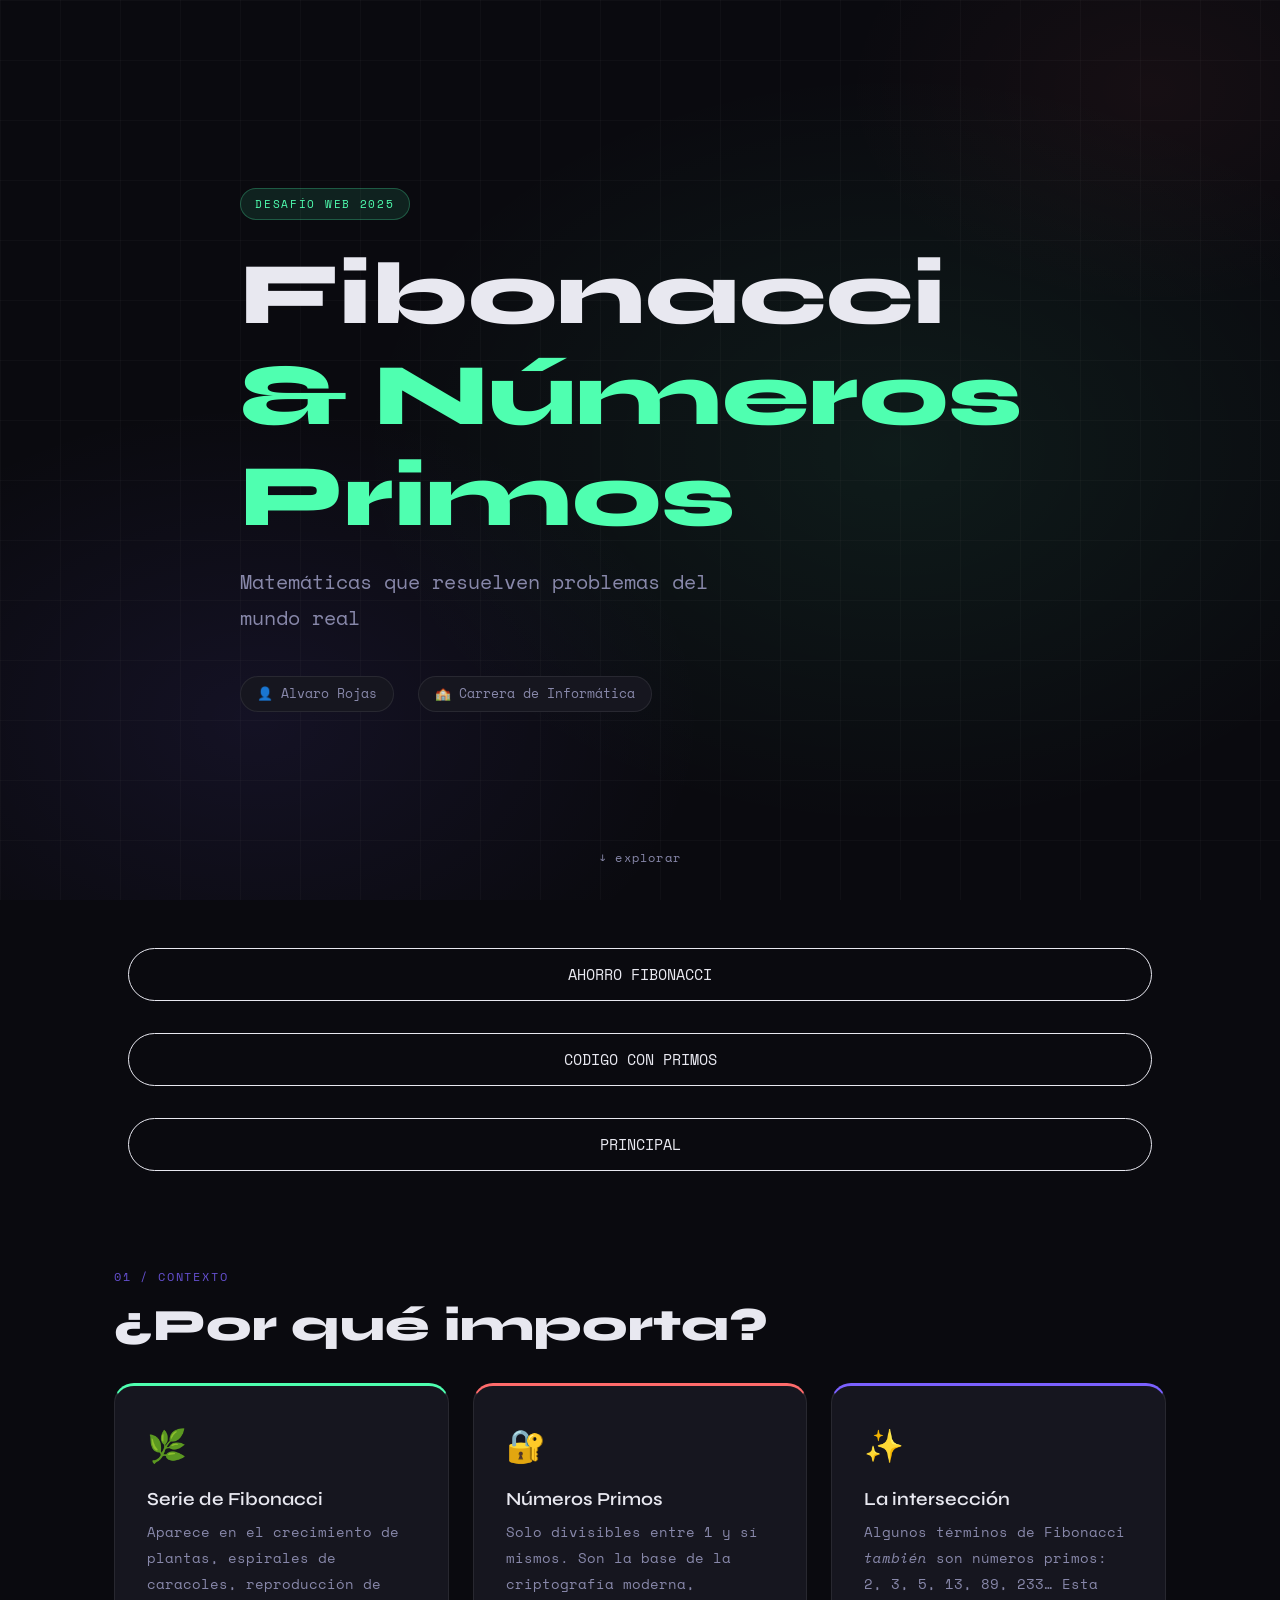
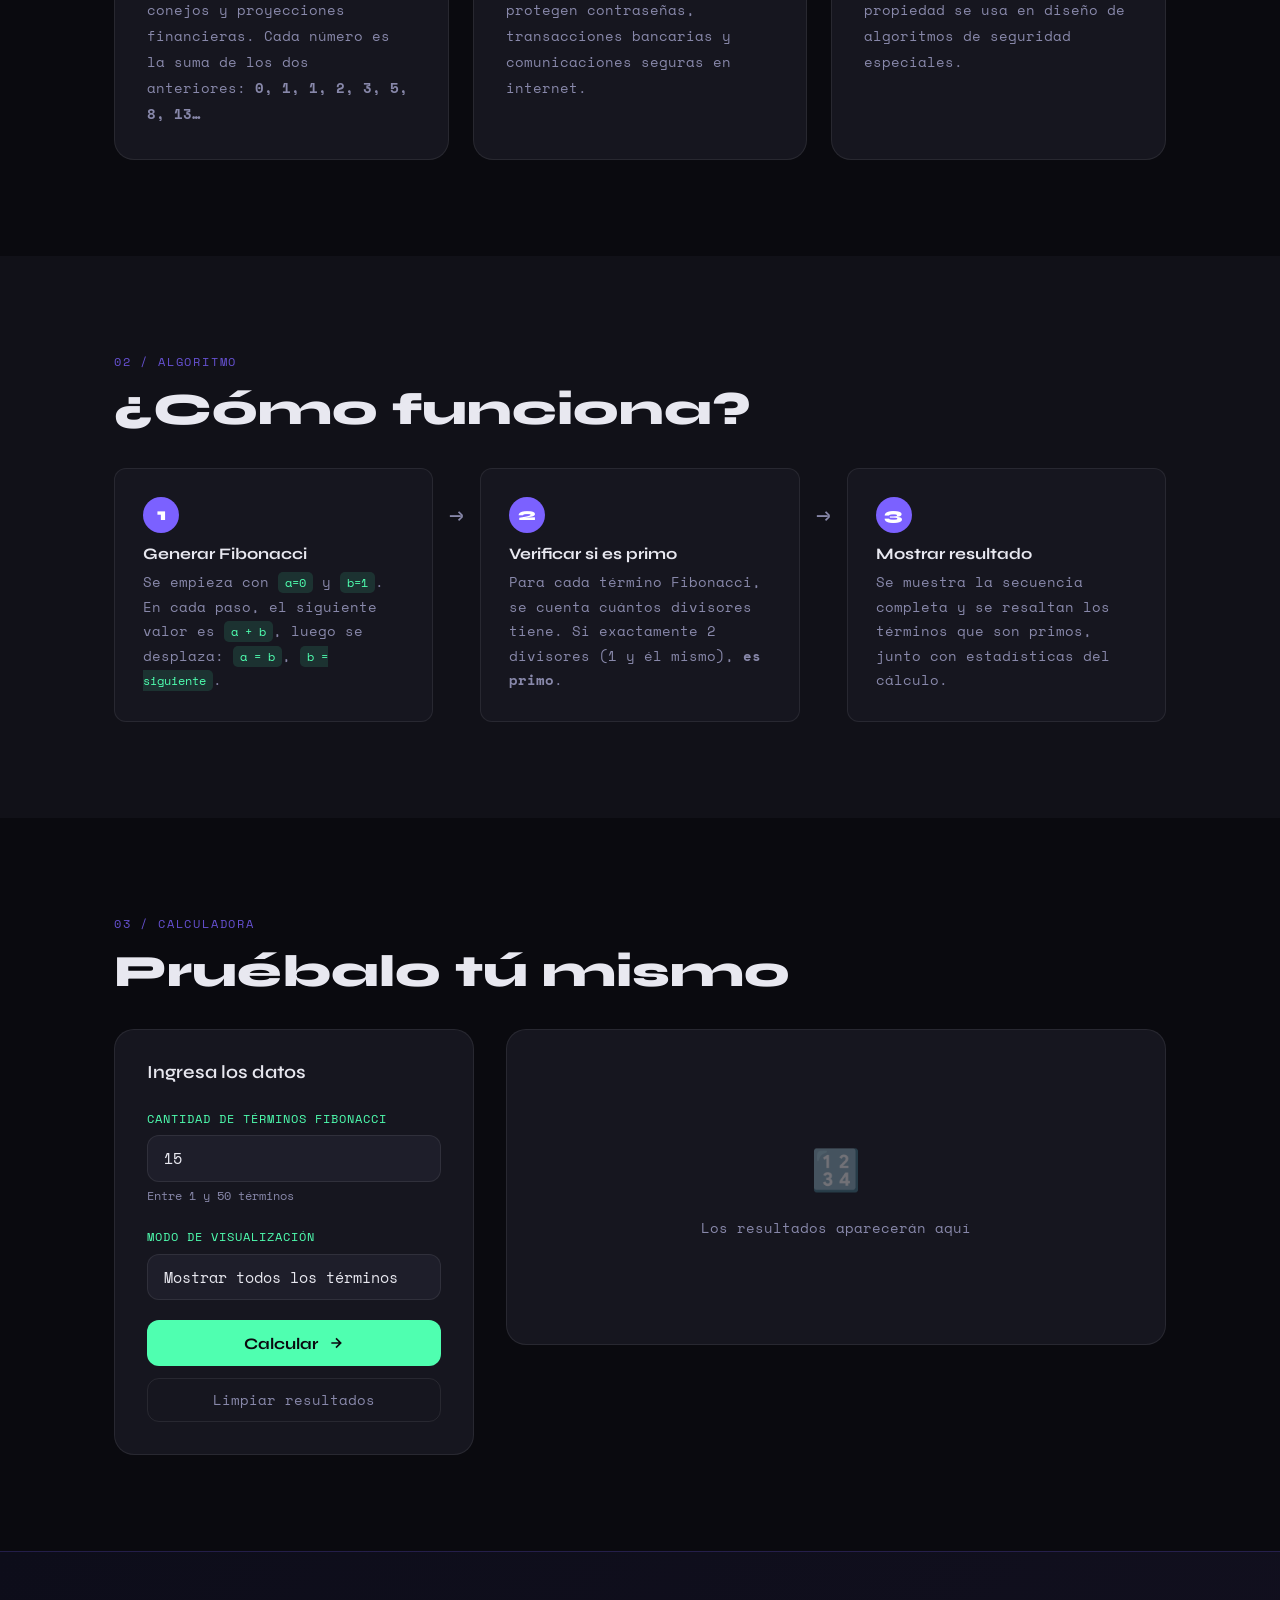
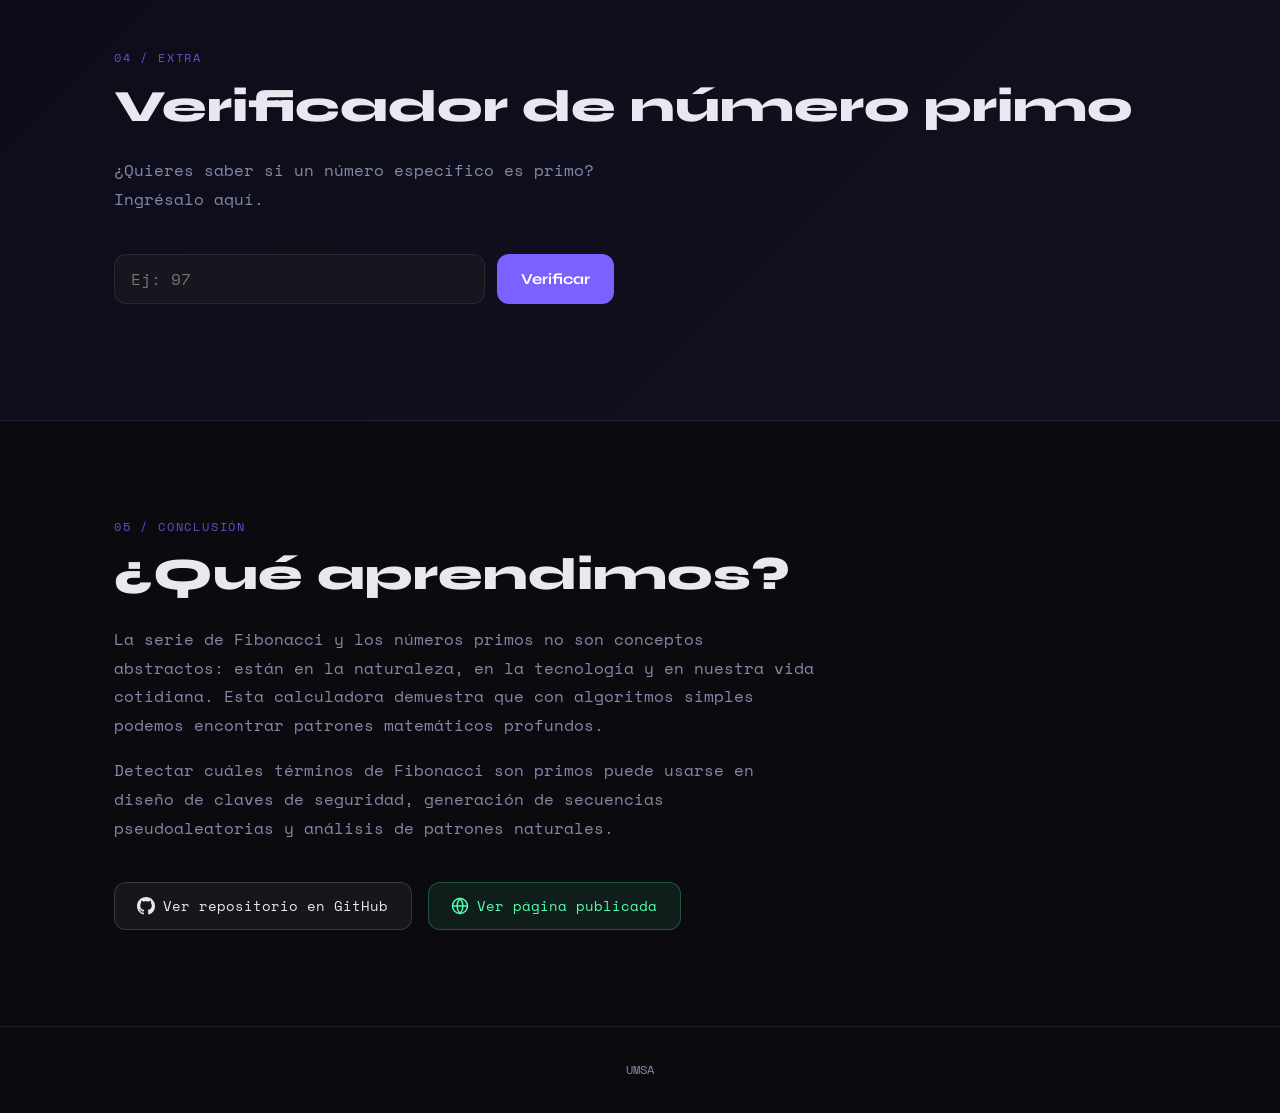
==== index.html @ f40bfec4 "Add files via upload" ====
<!DOCTYPE html>
<html lang="es">
<head>
  <meta charset="UTF-8" />
  <meta name="viewport" content="width=device-width, initial-scale=1.0"/>
  <title>Fibonacci & Primos — Desafío Web</title>
  <link rel="stylesheet" href="css/estilos.css" />
  <link href="https://fonts.googleapis.com/css2?family=Space+Mono:wght@400;700&family=Syne:wght@400;600;800&display=swap" rel="stylesheet"/>
</head>
<body>

  <!-- ENCABEZADO -->
  <header class="hero">
    <div class="hero-bg"></div>
    <div class="hero-content">
      <span class="badge">Desafío Web 2025</span>
      <h1>Fibonacci<br/><em>&amp; Números Primos</em></h1>
      <p class="subtitle">Matemáticas que resuelven problemas del mundo real</p>
      <div class="student-info">
        <span>👤 Alvaro Rojas</span>
        <span>🏫 Carrera de Informática</span>
      </div>
    </div>
    <div class="scroll-hint">↓ explorar</div>
  </header>

  <nav class="nav">
    <a href="ahorro fibonacci.html">AHORRO FIBONACCI</a>
    <a href="codigos con primos.html">CODIGO CON PRIMOS</a>
    <a href="index.html">PRINCIPAL</a>
  </nav>

  <!-- CONTEXTO -->
  <section class="section" id="contexto">
    <div class="container">
      <div class="section-label">01 / Contexto</div>
      <h2>¿Por qué importa?</h2>
      <div class="cards-grid">
        <div class="card card--fib">
          <div class="card-icon">🌿</div>
          <h3>Serie de Fibonacci</h3>
          <p>Aparece en el crecimiento de plantas, espirales de caracoles, reproducción de conejos y proyecciones financieras. Cada número es la suma de los dos anteriores: <strong>0, 1, 1, 2, 3, 5, 8, 13…</strong></p>
        </div>
        <div class="card card--prime">
          <div class="card-icon">🔐</div>
          <h3>Números Primos</h3>
          <p>Solo divisibles entre 1 y sí mismos. Son la base de la criptografía moderna, protegen contraseñas, transacciones bancarias y comunicaciones seguras en internet.</p>
        </div>
        <div class="card card--combo">
          <div class="card-icon">✨</div>
          <h3>La intersección</h3>
          <p>Algunos términos de Fibonacci <em>también</em> son números primos: 2, 3, 5, 13, 89, 233… Esta propiedad se usa en diseño de algoritmos de seguridad especiales.</p>
        </div>
      </div>
    </div>
  </section>

  <!-- ALGORITMO -->
  <section class="section section--dark" id="algoritmo">
    <div class="container">
      <div class="section-label">02 / Algoritmo</div>
      <h2>¿Cómo funciona?</h2>
      <div class="algo-grid">
        <div class="algo-step">
          <div class="step-num">1</div>
          <h4>Generar Fibonacci</h4>
          <p>Se empieza con <code>a=0</code> y <code>b=1</code>. En cada paso, el siguiente valor es <code>a + b</code>, luego se desplaza: <code>a = b</code>, <code>b = siguiente</code>.</p>
        </div>
        <div class="algo-arrow">→</div>
        <div class="algo-step">
          <div class="step-num">2</div>
          <h4>Verificar si es primo</h4>
          <p>Para cada término Fibonacci, se cuenta cuántos divisores tiene. Si exactamente 2 divisores (1 y él mismo), <strong>es primo</strong>.</p>
        </div>
        <div class="algo-arrow">→</div>
        <div class="algo-step">
          <div class="step-num">3</div>
          <h4>Mostrar resultado</h4>
          <p>Se muestra la secuencia completa y se resaltan los términos que son primos, junto con estadísticas del cálculo.</p>
        </div>
      </div>
    </div>
  </section>

  <!-- FORMULARIO + RESULTADO -->
  <section class="section" id="calculadora">
    <div class="container">
      <div class="section-label">03 / Calculadora</div>
      <h2>Pruébalo tú mismo</h2>

      <div class="app-wrapper">
        <!-- Formulario -->
        <div class="form-panel">
          <h3>Ingresa los datos</h3>

          <div class="field-group">
            <label for="terminos">Cantidad de términos Fibonacci</label>
            <input type="number" id="terminos" min="1" max="50" value="15" placeholder="Ej: 15"/>
            <span class="field-hint">Entre 1 y 50 términos</span>
          </div>

          <div class="field-group">
            <label for="modoVista">Modo de visualización</label>
            <select id="modoVista">
              <option value="todos">Mostrar todos los términos</option>
              <option value="soloprimos">Solo mostrar los primos Fibonacci</option>
            </select>
          </div>

          <button id="btnCalcular" onclick="calcular()">
            <span>Calcular</span>
            <svg width="16" height="16" viewBox="0 0 24 24" fill="none" stroke="currentColor" stroke-width="2.5"><path d="M5 12h14M12 5l7 7-7 7"/></svg>
          </button>

          <button id="btnLimpiar" onclick="limpiar()">
            Limpiar resultados
          </button>
        </div>

        <!-- Resultado -->
        <div class="result-panel">
          <div id="resultado">
            <div class="result-empty">
              <span>🔢</span>
              <p>Los resultados aparecerán aquí</p>
            </div>
          </div>
        </div>
      </div>
    </div>
  </section>

  <!-- VERIFICADOR PRIMO -->
  <section class="section section--accent" id="verificador">
    <div class="container">
      <div class="section-label">04 / Extra</div>
      <h2>Verificador de número primo</h2>
      <p class="section-desc">¿Quieres saber si un número específico es primo? Ingrésalo aquí.</p>

      <div class="verificador-wrapper">
        <div class="verificador-input">
          <input type="number" id="numeroVerif" min="1" placeholder="Ej: 97" />
          <button onclick="verificarPrimo()">Verificar</button>
        </div>
        <div id="resultadoVerif" class="verif-result"></div>
      </div>
    </div>
  </section>

  <!-- CONCLUSIÓN -->
  <section class="section" id="conclusion">
    <div class="container">
      <div class="section-label">05 / Conclusión</div>
      <h2>¿Qué aprendimos?</h2>
      <div class="conclusion-text">
        <p>La serie de Fibonacci y los números primos no son conceptos abstractos: están en la naturaleza, en la tecnología y en nuestra vida cotidiana. Esta calculadora demuestra que con algoritmos simples podemos encontrar patrones matemáticos profundos.</p>
        <p>Detectar cuáles términos de Fibonacci son primos puede usarse en diseño de claves de seguridad, generación de secuencias pseudoaleatorias y análisis de patrones naturales.</p>
      </div>
      <div class="links-bar">
        <a href="#" class="link-btn link-btn--git" id="linkRepo">
          <svg width="18" height="18" viewBox="0 0 24 24" fill="currentColor"><path d="M12 0C5.37 0 0 5.37 0 12c0 5.31 3.435 9.795 8.205 11.385.6.105.825-.255.825-.57 0-.285-.015-1.23-.015-2.235-3.015.555-3.795-.735-4.035-1.41-.135-.345-.72-1.41-1.23-1.695-.42-.225-1.02-.78-.015-.795.945-.015 1.62.87 1.845 1.23 1.08 1.815 2.805 1.305 3.495.99.105-.78.42-1.305.765-1.605-2.67-.3-5.46-1.335-5.46-5.925 0-1.305.465-2.385 1.23-3.225-.12-.3-.54-1.53.12-3.18 0 0 1.005-.315 3.3 1.23.96-.27 1.98-.405 3-.405s2.04.135 3 .405c2.295-1.56 3.3-1.23 3.3-1.23.66 1.65.24 2.88.12 3.18.765.84 1.23 1.905 1.23 3.225 0 4.605-2.805 5.625-5.475 5.925.435.375.81 1.095.81 2.22 0 1.605-.015 2.895-.015 3.3 0 .315.225.69.825.57A12.02 12.02 0 0 0 24 12c0-6.63-5.37-12-12-12z"/></svg>
          Ver repositorio en GitHub
        </a>
        <a href="#" class="link-btn link-btn--web" id="linkWeb">
          <svg width="18" height="18" viewBox="0 0 24 24" fill="none" stroke="currentColor" stroke-width="2"><circle cx="12" cy="12" r="10"/><line x1="2" y1="12" x2="22" y2="12"/><path d="M12 2a15.3 15.3 0 0 1 4 10 15.3 15.3 0 0 1-4 10 15.3 15.3 0 0 1-4-10 15.3 15.3 0 0 1 4-10z"/></svg>
          Ver página publicada
        </a>
      </div>
    </div>
  </section>

  <footer class="footer">
    <p>UMSA</p>
  </footer>

  <script src="js/script.js"></script>
</body>
</html>
---- css/estilos.css ----
/* =============================================
   VARIABLES Y RESET
   ============================================= */
:root {
  --color-bg: #0a0a0f;
  --color-bg-2: #111118;
  --color-surface: #16161f;
  --color-surface-2: #1e1e2a;
  --color-border: rgba(255,255,255,0.08);
  --color-text: #e8e8f0;
  --color-text-muted: #8888aa;
  --color-fib: #4fffb0;
  --color-prime: #ff6b6b;
  --color-accent: #7b61ff;
  --color-gold: #ffd166;
  --font-display: 'Syne', sans-serif;
  --font-mono: 'Space Mono', monospace;
  --radius: 12px;
  --radius-lg: 20px;
  --shadow: 0 8px 32px rgba(0,0,0,0.4);
  --transition: 0.25s cubic-bezier(0.4, 0, 0.2, 1);
}

*, *::before, *::after { box-sizing: border-box; margin: 0; padding: 0; }

html { scroll-behavior: smooth; }

body {
  background: var(--color-bg);
  color: var(--color-text);
  font-family: var(--font-mono);
  font-size: 15px;
  line-height: 1.7;
  overflow-x: hidden;
}

/* =============================================
   TIPOGRAFÍA
   ============================================= */
h1, h2, h3, h4 { font-family: var(--font-display); line-height: 1.15; }

h1 { font-size: clamp(2.8rem, 8vw, 5.5rem); font-weight: 800; }
h1 em { font-style: normal; color: var(--color-fib); }
h2 { font-size: clamp(1.8rem, 4vw, 2.8rem); font-weight: 800; margin-bottom: 1.5rem; }
h3 { font-size: 1.15rem; font-weight: 600; margin-bottom: 0.6rem; }
h4 { font-size: 1rem; margin-bottom: 0.4rem; color: var(--color-fib); }

p { color: var(--color-text-muted); line-height: 1.8; }

code {
  font-family: var(--font-mono);
  background: rgba(75, 255, 176, 0.12);
  color: var(--color-fib);
  padding: 2px 7px;
  border-radius: 5px;
  font-size: 0.85em;
}

/* =============================================
   LAYOUT
   ============================================= */
.container {
  max-width: 1100px;
  margin: 0 auto;
  padding: 0 1.5rem;
}

.nav {
  display: flex;
  justify-content: center;
  flex-direction: column; /* por defecto, se adaptan */
  gap: 1rem;
  margin-top: 2rem;
}

.nav a {
  border-radius: 100px;
  border: 1px solid var(--color-text);
  text-decoration: none;
  color: var(--color-text);
  padding: 0.8rem 1.2rem;
  transition: 0.3s;
}

.nav a:hover {
  background-color: var(--color-fib);
  color: var(--color-bg);
}

.section {
  padding: 6rem 0;
}

.section--dark {
  background: var(--color-bg-2);
}

.section--accent {
  background: linear-gradient(135deg, #0d0d1a 0%, #12101f 100%);
  border-top: 1px solid rgba(123, 97, 255, 0.2);
  border-bottom: 1px solid rgba(123, 97, 255, 0.2);
}

.section-label {
  font-family: var(--font-mono);
  font-size: 0.75rem;
  color: var(--color-accent);
  letter-spacing: 0.15em;
  text-transform: uppercase;
  margin-bottom: 0.75rem;
  opacity: 0.8;
}

.section-desc {
  font-size: 1rem;
  margin-bottom: 2.5rem;
  max-width: 520px;
}

/* =============================================
   HERO
   ============================================= */
.hero {
  min-height: 100vh;
  display: flex;
  align-items: center;
  position: relative;
  overflow: hidden;
  padding: 4rem 1.5rem;
}

.hero-bg {
  position: absolute;
  inset: 0;
  background:
    radial-gradient(ellipse 60% 60% at 70% 50%, rgba(75,255,176,0.07) 0%, transparent 70%),
    radial-gradient(ellipse 50% 50% at 20% 80%, rgba(123,97,255,0.09) 0%, transparent 70%),
    radial-gradient(ellipse 40% 40% at 90% 10%, rgba(255,107,107,0.05) 0%, transparent 60%);
}

/* Cuadrícula de fondo decorativa */
.hero-bg::after {
  content: '';
  position: absolute;
  inset: 0;
  background-image:
    linear-gradient(rgba(255,255,255,0.025) 1px, transparent 1px),
    linear-gradient(90deg, rgba(255,255,255,0.025) 1px, transparent 1px);
  background-size: 60px 60px;
}

.hero-content {
  position: relative;
  z-index: 1;
  max-width: 800px;
  margin: 0 auto;
}

.badge {
  display: inline-block;
  font-family: var(--font-mono);
  font-size: 0.7rem;
  letter-spacing: 0.15em;
  text-transform: uppercase;
  background: rgba(75,255,176,0.1);
  border: 1px solid rgba(75,255,176,0.25);
  color: var(--color-fib);
  padding: 0.35rem 0.9rem;
  border-radius: 100px;
  margin-bottom: 1.5rem;
}

.subtitle {
  font-size: clamp(1rem, 2.5vw, 1.25rem);
  color: var(--color-text-muted);
  margin-top: 1rem;
  max-width: 500px;
}

.student-info {
  display: flex;
  gap: 1.5rem;
  margin-top: 2.5rem;
  flex-wrap: wrap;
}

.student-info span {
  font-family: var(--font-mono);
  font-size: 0.8rem;
  color: var(--color-text-muted);
  background: var(--color-surface);
  padding: 0.4rem 1rem;
  border-radius: 100px;
  border: 1px solid var(--color-border);
}

.scroll-hint {
  position: absolute;
  bottom: 2rem;
  left: 50%;
  transform: translateX(-50%);
  font-family: var(--font-mono);
  font-size: 0.75rem;
  color: var(--color-text-muted);
  letter-spacing: 0.1em;
  animation: bounce 2s infinite;
}



@keyframes bounce {
  0%, 100% { transform: translateX(-50%) translateY(0); }
  50% { transform: translateX(-50%) translateY(8px); }
}

/* =============================================
   CARDS (CONTEXTO)
   ============================================= */
.cards-grid {
  display: grid;
  grid-template-columns: repeat(auto-fit, minmax(280px, 1fr));
  gap: 1.5rem;
  margin-top: 2rem;
}

.card {
  background: var(--color-surface);
  border: 1px solid var(--color-border);
  border-radius: var(--radius-lg);
  padding: 2rem;
  transition: transform var(--transition), box-shadow var(--transition);
}

.nav {
  flex-direction: column;
  align-items: center;
}

  .nav a {
    width: 80%;
    text-align: center;
    margin-top: 1rem;
  }


.card:hover {
  transform: translateY(-4px);
  box-shadow: var(--shadow);
}

.card--fib { border-top: 3px solid var(--color-fib); }
.card--prime { border-top: 3px solid var(--color-prime); }
.card--combo { border-top: 3px solid var(--color-accent); }

.card-icon {
  font-size: 2rem;
  margin-bottom: 1rem;
}

.card h3 { color: var(--color-text); }
.card p { font-size: 0.9rem; }

/* =============================================
   ALGORITMO
   ============================================= */
.algo-grid {
  display: flex;
  align-items: flex-start;
  gap: 1rem;
  flex-wrap: wrap;
  margin-top: 2rem;
}

.algo-step {
  flex: 1;
  min-width: 220px;
  background: var(--color-surface);
  border: 1px solid var(--color-border);
  border-radius: var(--radius);
  padding: 1.75rem;
}

.step-num {
  display: inline-flex;
  width: 36px;
  height: 36px;
  align-items: center;
  justify-content: center;
  background: var(--color-accent);
  color: white;
  font-family: var(--font-display);
  font-weight: 800;
  font-size: 1.1rem;
  border-radius: 50%;
  margin-bottom: 0.8rem;
}

.algo-step h4 { color: var(--color-text); font-family: var(--font-display); font-size: 1rem; }
.algo-step p { font-size: 0.85rem; margin-top: 0.4rem; }

.algo-arrow {
  display: flex;
  align-items: center;
  padding-top: 1.75rem;
  font-size: 1.5rem;
  color: var(--color-text-muted);
  flex-shrink: 0;
}

/* =============================================
   APP (FORMULARIO + RESULTADO)
   ============================================= */
.app-wrapper {
  display: grid;
  grid-template-columns: 360px 1fr;
  gap: 2rem;
  margin-top: 2rem;
  align-items: start;
}

.form-panel {
  background: var(--color-surface);
  border: 1px solid var(--color-border);
  border-radius: var(--radius-lg);
  padding: 2rem;
}

.form-panel h3 {
  font-family: var(--font-display);
  margin-bottom: 1.5rem;
  color: var(--color-text);
}

.field-group {
  margin-bottom: 1.25rem;
}

.field-group label {
  display: block;
  font-size: 0.78rem;
  color: var(--color-fib);
  text-transform: uppercase;
  letter-spacing: 0.08em;
  margin-bottom: 0.4rem;
}

.field-group input,
.field-group select {
  width: 100%;
  background: var(--color-surface-2);
  border: 1px solid var(--color-border);
  border-radius: var(--radius);
  padding: 0.7rem 1rem;
  color: var(--color-text);
  font-family: var(--font-mono);
  font-size: 0.95rem;
  outline: none;
  transition: border-color var(--transition);
  -webkit-appearance: none;
  appearance: none;
}

.field-group input:focus,
.field-group select:focus {
  border-color: var(--color-fib);
  box-shadow: 0 0 0 3px rgba(79,255,176,0.1);
}

.field-hint {
  font-size: 0.72rem;
  color: var(--color-text-muted);
  margin-top: 0.3rem;
  display: block;
}

#btnCalcular {
  width: 100%;
  display: flex;
  align-items: center;
  justify-content: center;
  gap: 0.6rem;
  background: var(--color-fib);
  color: #0a0a0f;
  border: none;
  border-radius: var(--radius);
  padding: 0.85rem 1.5rem;
  font-family: var(--font-display);
  font-size: 1rem;
  font-weight: 700;
  cursor: pointer;
  transition: all var(--transition);
  margin-bottom: 0.75rem;
}

#btnCalcular:hover {
  background: #7bffcc;
  transform: translateY(-2px);
  box-shadow: 0 6px 20px rgba(79,255,176,0.3);
}

#btnCalcular:active { transform: translateY(0); }

#btnLimpiar {
  width: 100%;
  background: transparent;
  color: var(--color-text-muted);
  border: 1px solid var(--color-border);
  border-radius: var(--radius);
  padding: 0.7rem;
  font-family: var(--font-mono);
  font-size: 0.85rem;
  cursor: pointer;
  transition: all var(--transition);
}

#btnLimpiar:hover {
  border-color: var(--color-prime);
  color: var(--color-prime);
}

/* PANEL RESULTADO */
.result-panel {
  min-height: 300px;
  background: var(--color-surface);
  border: 1px solid var(--color-border);
  border-radius: var(--radius-lg);
  padding: 2rem;
}

.result-empty {
  display: flex;
  flex-direction: column;
  align-items: center;
  justify-content: center;
  height: 250px;
  gap: 0.8rem;
}

.result-empty span { font-size: 2.5rem; opacity: 0.4; }
.result-empty p { color: var(--color-text-muted); font-size: 0.85rem; }

/* Estadísticas */
.stats-row {
  display: flex;
  gap: 1rem;
  margin-bottom: 1.5rem;
  flex-wrap: wrap;
}

.stat-chip {
  padding: 0.4rem 1rem;
  border-radius: 100px;
  font-size: 0.78rem;
  font-family: var(--font-mono);
  border: 1px solid;
}

.stat-chip--total { background: rgba(123,97,255,0.1); border-color: rgba(123,97,255,0.3); color: #a898ff; }
.stat-chip--primes { background: rgba(255,107,107,0.1); border-color: rgba(255,107,107,0.3); color: var(--color-prime); }
.stat-chip--sum { background: rgba(255,209,102,0.1); border-color: rgba(255,209,102,0.3); color: var(--color-gold); }

/* Secuencia de términos */
.sequence-title {
  font-family: var(--font-display);
  font-size: 0.8rem;
  color: var(--color-text-muted);
  text-transform: uppercase;
  letter-spacing: 0.1em;
  margin-bottom: 0.75rem;
}

.sequence-grid {
  display: flex;
  flex-wrap: wrap;
  gap: 0.5rem;
}

.term {
  display: inline-flex;
  flex-direction: column;
  align-items: center;
  padding: 0.5rem 0.75rem;
  border-radius: 8px;
  font-family: var(--font-mono);
  font-size: 0.85rem;
  font-weight: 700;
  border: 1px solid var(--color-border);
  background: var(--color-surface-2);
  color: var(--color-text);
  transition: all var(--transition);
  animation: popIn 0.3s ease forwards;
  opacity: 0;
}

.term.is-prime {
  background: rgba(255,107,107,0.15);
  border-color: rgba(255,107,107,0.5);
  color: var(--color-prime);
  box-shadow: 0 0 12px rgba(255,107,107,0.15);
}

.term .term-index {
  font-size: 0.55rem;
  color: var(--color-text-muted);
  font-weight: 400;
  margin-top: 2px;
}

.term.is-prime .term-index { color: rgba(255,107,107,0.6); }

@keyframes popIn {
  from { opacity: 0; transform: scale(0.7); }
  to   { opacity: 1; transform: scale(1); }
}

/* Lista de primos */
.primes-list {
  margin-top: 1.5rem;
  padding-top: 1.5rem;
  border-top: 1px solid var(--color-border);
}

.primes-list h4 {
  color: var(--color-prime);
  margin-bottom: 0.6rem;
}

.primes-list p {
  font-family: var(--font-mono);
  font-size: 0.85rem;
  color: var(--color-text);
}

/* =============================================
   VERIFICADOR
   ============================================= */
.verificador-wrapper {
  max-width: 500px;
}

.verificador-input {
  display: flex;
  gap: 0.75rem;
  margin-bottom: 1.25rem;
}

.verificador-input input {
  flex: 1;
  background: var(--color-surface);
  border: 1px solid var(--color-border);
  border-radius: var(--radius);
  padding: 0.75rem 1rem;
  color: var(--color-text);
  font-family: var(--font-mono);
  font-size: 1rem;
  outline: none;
  transition: border-color var(--transition);
}

.verificador-input input:focus {
  border-color: var(--color-accent);
  box-shadow: 0 0 0 3px rgba(123,97,255,0.15);
}

.verificador-input button {
  background: var(--color-accent);
  color: white;
  border: none;
  border-radius: var(--radius);
  padding: 0.75rem 1.5rem;
  font-family: var(--font-display);
  font-weight: 700;
  font-size: 0.95rem;
  cursor: pointer;
  transition: all var(--transition);
  white-space: nowrap;
}

.verificador-input button:hover {
  background: #9581ff;
  transform: translateY(-2px);
}

.verif-result {
  font-family: var(--font-display);
  font-size: 1.3rem;
  font-weight: 700;
  padding: 1.25rem 1.5rem;
  border-radius: var(--radius);
  display: none;
}

.verif-result.is-primo {
  display: block;
  background: rgba(79,255,176,0.1);
  border: 1px solid rgba(79,255,176,0.3);
  color: var(--color-fib);
}

.verif-result.no-primo {
  display: block;
  background: rgba(255,107,107,0.1);
  border: 1px solid rgba(255,107,107,0.3);
  color: var(--color-prime);
}

/* =============================================
   CONCLUSIÓN
   ============================================= */
.conclusion-text {
  max-width: 700px;
  display: flex;
  flex-direction: column;
  gap: 1rem;
  margin-bottom: 2.5rem;
}

.conclusion-text p {
  font-size: 1rem;
}

.links-bar {
  display: flex;
  gap: 1rem;
  flex-wrap: wrap;
}

.link-btn {
  display: inline-flex;
  align-items: center;
  gap: 0.5rem;
  padding: 0.7rem 1.4rem;
  border-radius: var(--radius);
  font-family: var(--font-mono);
  font-size: 0.85rem;
  text-decoration: none;
  transition: all var(--transition);
  border: 1px solid;
}

.link-btn--git {
  background: rgba(255,255,255,0.05);
  border-color: rgba(255,255,255,0.15);
  color: var(--color-text);
}

.link-btn--git:hover {
  background: rgba(255,255,255,0.1);
  transform: translateY(-2px);
}

.link-btn--web {
  background: rgba(79,255,176,0.08);
  border-color: rgba(79,255,176,0.25);
  color: var(--color-fib);
}

.link-btn--web:hover {
  background: rgba(79,255,176,0.15);
  transform: translateY(-2px);
}

/* =============================================
   FOOTER
   ============================================= */
.footer {
  text-align: center;
  padding: 2rem;
  font-size: 0.78rem;
  color: var(--color-text-muted);
  border-top: 1px solid var(--color-border);
}

/* =============================================
   RESPONSIVE
   ============================================= */
@media (max-width: 860px) {
  

  .app-wrapper {
    grid-template-columns: 1fr;
  }

  .algo-grid {
    flex-direction: column;
  }

  .algo-arrow {
    transform: rotate(90deg);
    padding: 0;
    align-self: center;
  }
}

@media (max-width: 600px) {
  .section { padding: 4rem 0; }
  .hero { padding: 6rem 1.5rem 4rem; }
  h1 { font-size: 2.4rem; }
  .cards-grid { grid-template-columns: 1fr; }
  .verificador-input { flex-direction: column; }
  .links-bar { flex-direction: column; }
  .stats-row { gap: 0.5rem; }
  .nav {
    flex-direction: row;
    flex-wrap: nowrap; /* evita que se rompan */
    justify-content: center;
  }

  .nav a {
    flex: 0 0 auto; /* no se encogen ni crecen */
    margin-top: 0;
  }
}

@media (min-width: 1024px) {
  .nav {
    overflow-x: auto;
    white-space: nowrap;
  }

  .nav a {
    display: inline-block;
  }
}
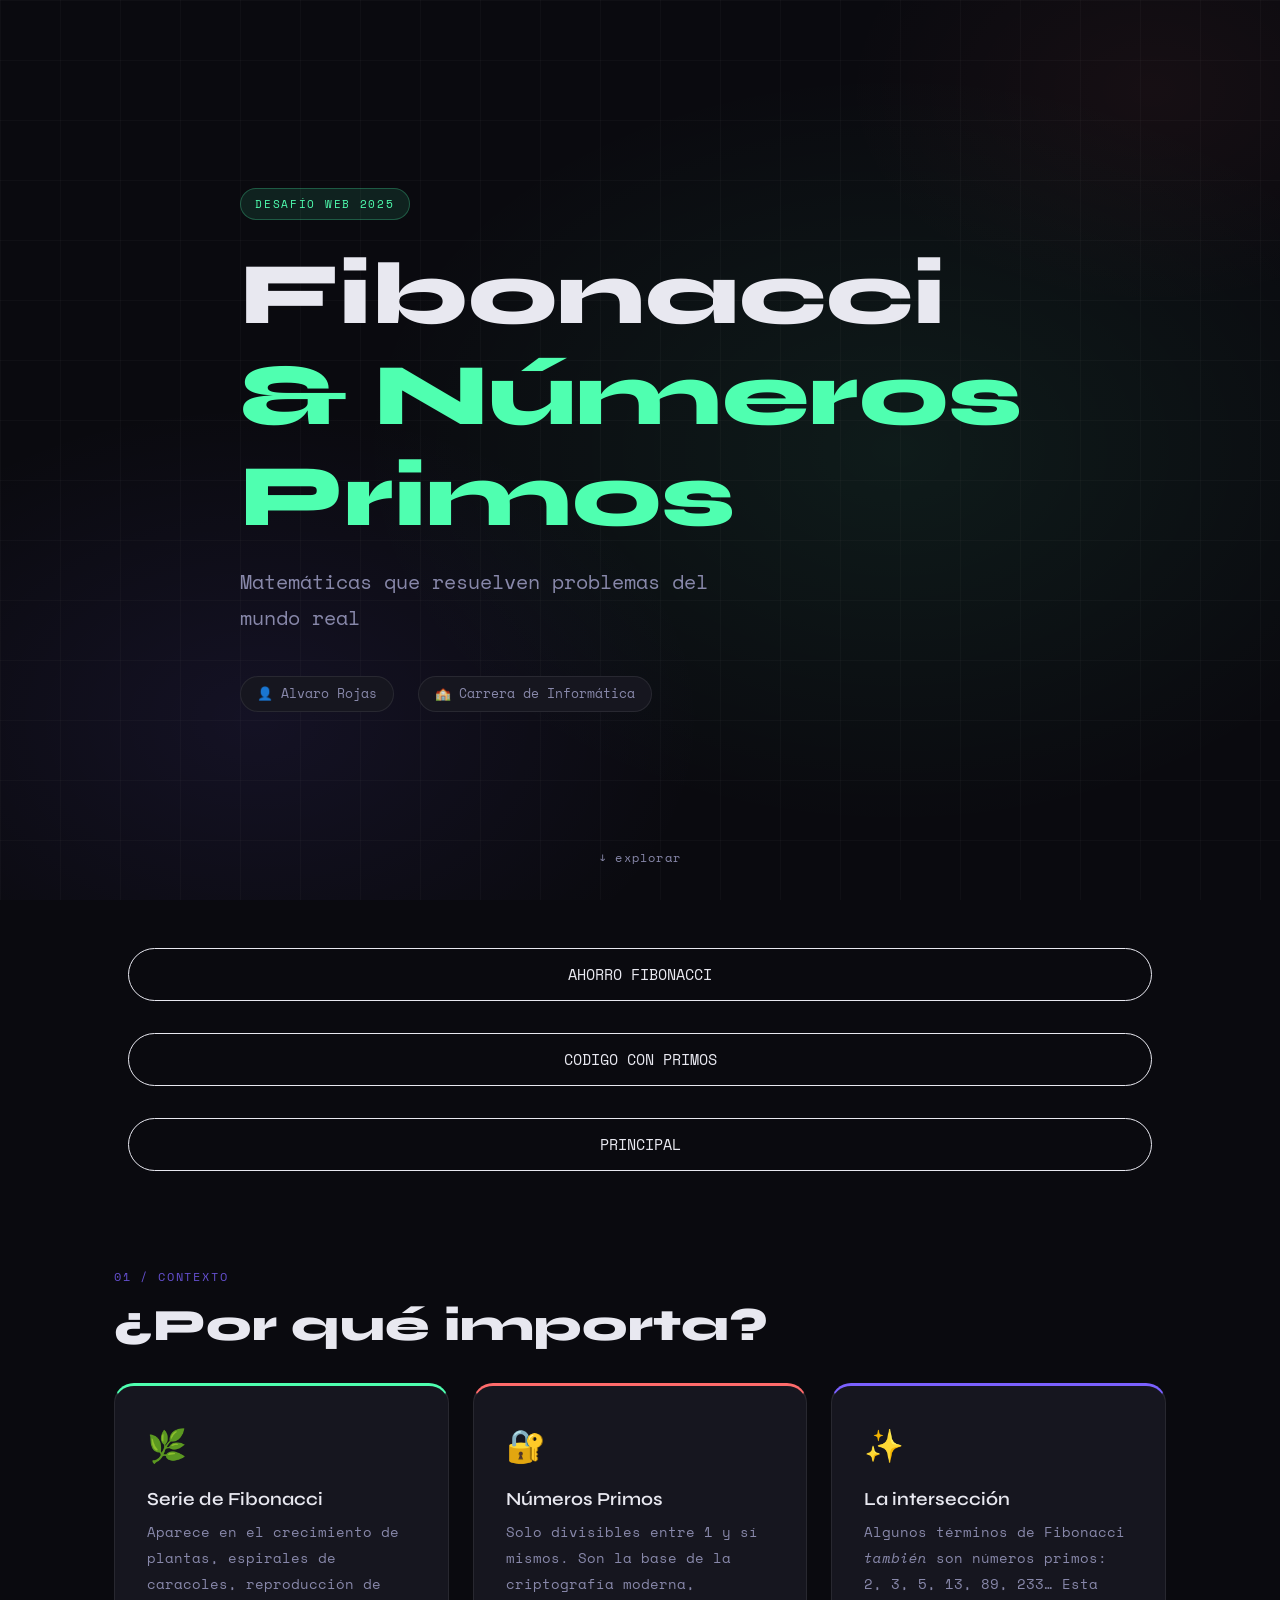
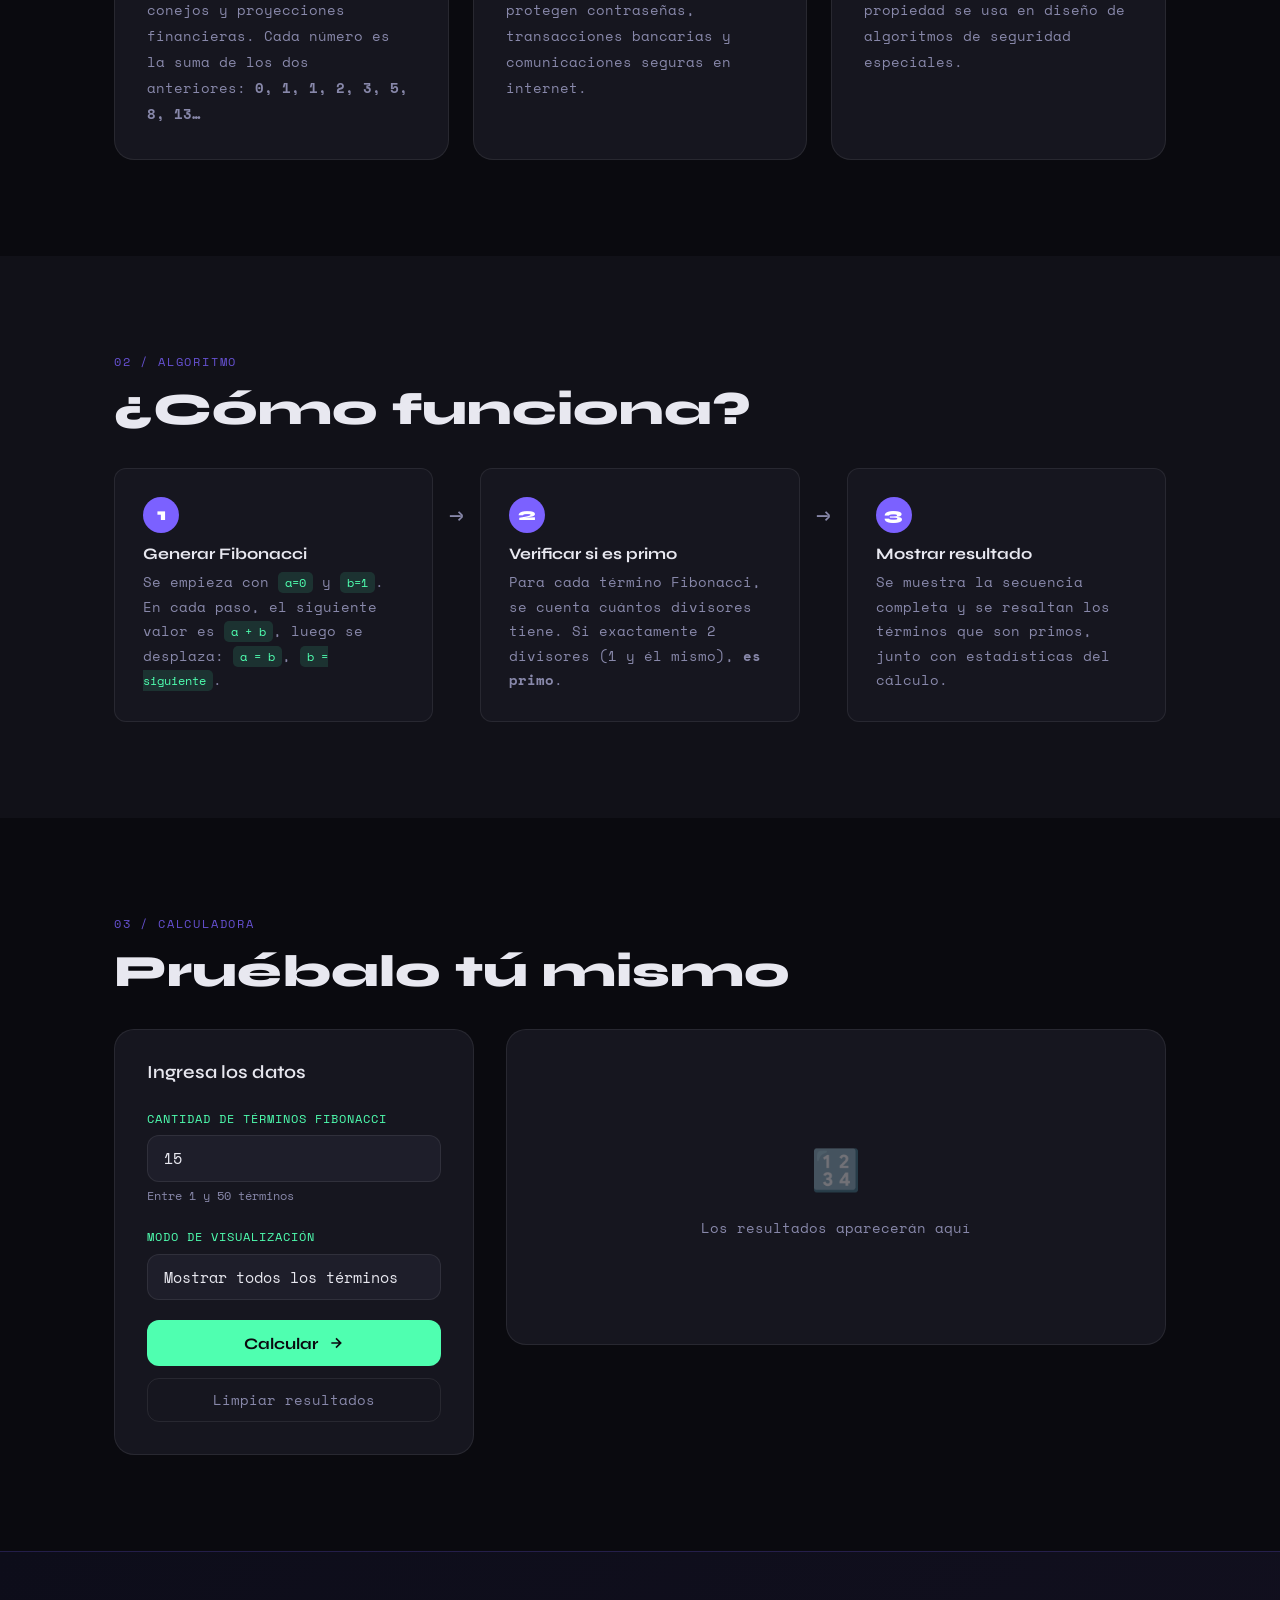
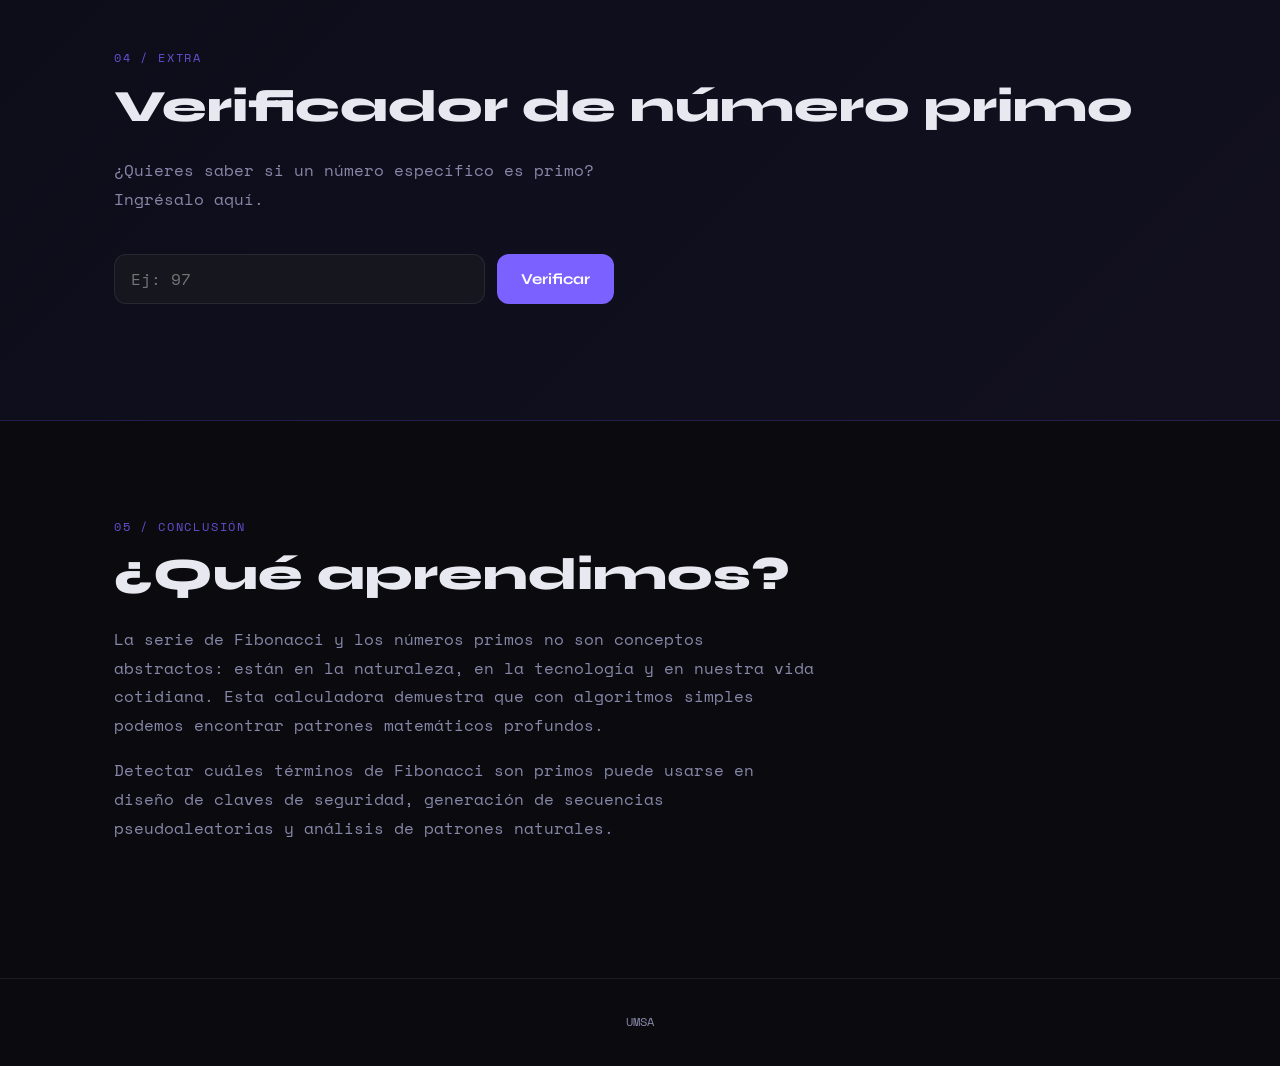
==== commit ac59e3f4: "Add files via upload" ====
--- a/index.html
+++ b/index.html
@@ -156,16 +156,6 @@
         <p>La serie de Fibonacci y los números primos no son conceptos abstractos: están en la naturaleza, en la tecnología y en nuestra vida cotidiana. Esta calculadora demuestra que con algoritmos simples podemos encontrar patrones matemáticos profundos.</p>
         <p>Detectar cuáles términos de Fibonacci son primos puede usarse en diseño de claves de seguridad, generación de secuencias pseudoaleatorias y análisis de patrones naturales.</p>
       </div>
-      <div class="links-bar">
-        <a href="#" class="link-btn link-btn--git" id="linkRepo">
-          <svg width="18" height="18" viewBox="0 0 24 24" fill="currentColor"><path d="M12 0C5.37 0 0 5.37 0 12c0 5.31 3.435 9.795 8.205 11.385.6.105.825-.255.825-.57 0-.285-.015-1.23-.015-2.235-3.015.555-3.795-.735-4.035-1.41-.135-.345-.72-1.41-1.23-1.695-.42-.225-1.02-.78-.015-.795.945-.015 1.62.87 1.845 1.23 1.08 1.815 2.805 1.305 3.495.99.105-.78.42-1.305.765-1.605-2.67-.3-5.46-1.335-5.46-5.925 0-1.305.465-2.385 1.23-3.225-.12-.3-.54-1.53.12-3.18 0 0 1.005-.315 3.3 1.23.96-.27 1.98-.405 3-.405s2.04.135 3 .405c2.295-1.56 3.3-1.23 3.3-1.23.66 1.65.24 2.88.12 3.18.765.84 1.23 1.905 1.23 3.225 0 4.605-2.805 5.625-5.475 5.925.435.375.81 1.095.81 2.22 0 1.605-.015 2.895-.015 3.3 0 .315.225.69.825.57A12.02 12.02 0 0 0 24 12c0-6.63-5.37-12-12-12z"/></svg>
-          Ver repositorio en GitHub
-        </a>
-        <a href="#" class="link-btn link-btn--web" id="linkWeb">
-          <svg width="18" height="18" viewBox="0 0 24 24" fill="none" stroke="currentColor" stroke-width="2"><circle cx="12" cy="12" r="10"/><line x1="2" y1="12" x2="22" y2="12"/><path d="M12 2a15.3 15.3 0 0 1 4 10 15.3 15.3 0 0 1-4 10 15.3 15.3 0 0 1-4-10 15.3 15.3 0 0 1 4-10z"/></svg>
-          Ver página publicada
-        </a>
-      </div>
     </div>
   </section>
 
